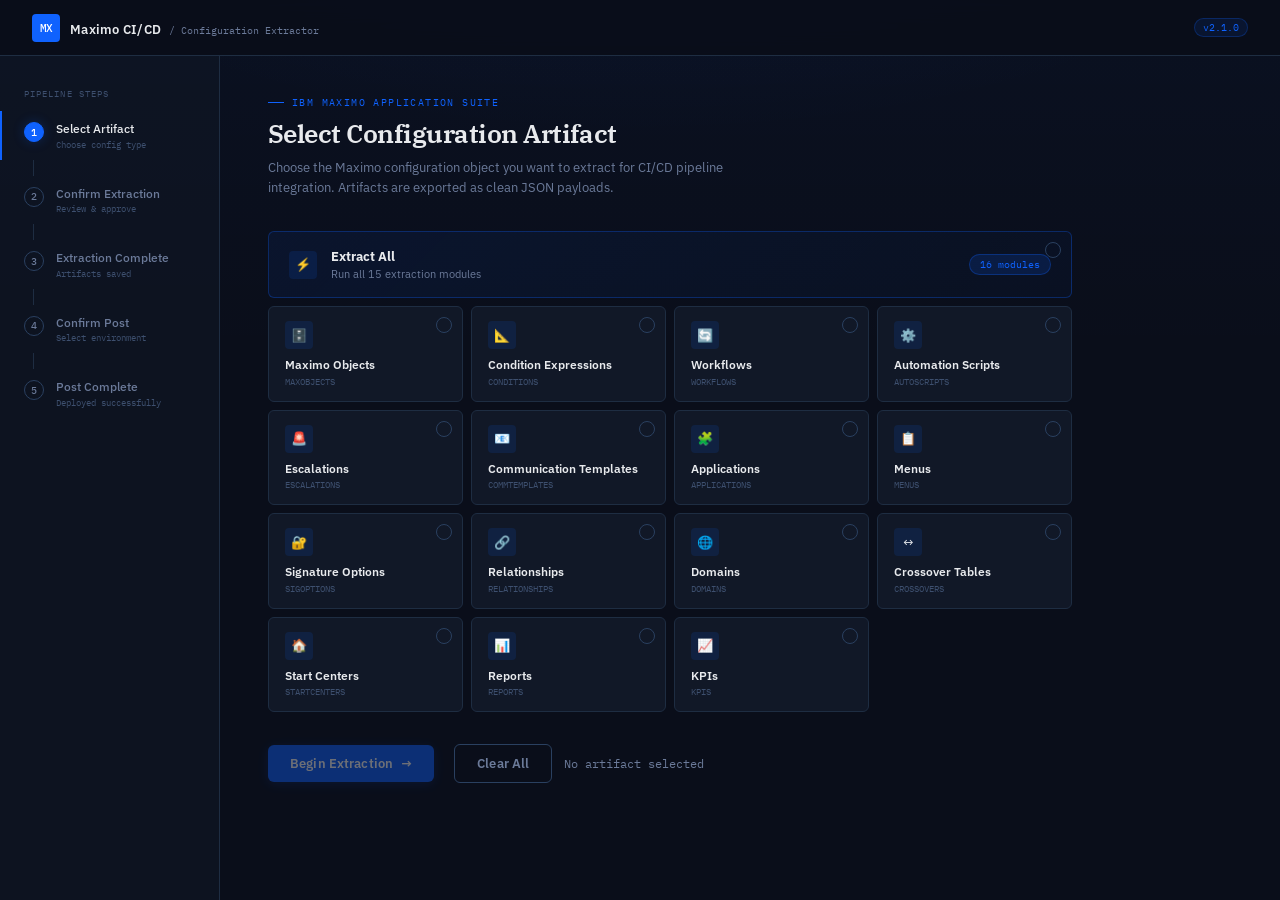
==== index.html @ a813fd21 "updated file structure" ====
<!DOCTYPE html>
<html lang="en">
<head>
<meta charset="UTF-8">
<meta name="viewport" content="width=device-width, initial-scale=1.0">
<title>Maximo CI/CD Configuration Extractor</title>
<link href="https://fonts.googleapis.com/css2?family=IBM+Plex+Mono:wght@400;500&family=IBM+Plex+Sans:wght@300;400;500;600;700&family=IBM+Plex+Serif:wght@300;600&display=swap" rel="stylesheet">
<link rel="stylesheet" href="index.css">
</head>
<body>

<header>
  <div class="header-brand">
    <div class="header-logo">MX</div>
    <div>
      <span class="header-title">Maximo CI/CD</span>
      <span class="header-subtitle">/ Configuration Extractor</span>
    </div>
  </div>
  <span class="header-badge">v2.1.0</span>
</header>

<div class="app-layout">
  <nav class="sidebar">
    <div class="sidebar-label">Pipeline Steps</div>
    <div class="step-item active" id="step-1">
      <div class="step-num"><span class="step-num-inner">1</span></div>
      <div class="step-text"><div class="step-name">Select Artifact</div><div class="step-desc">Choose config type</div></div>
    </div>
    <div class="step-connector"></div>
    <div class="step-item" id="step-2">
      <div class="step-num"><span class="step-num-inner">2</span></div>
      <div class="step-text"><div class="step-name">Confirm Extraction</div><div class="step-desc">Review & approve</div></div>
    </div>
    <div class="step-connector"></div>
    <div class="step-item" id="step-3">
      <div class="step-num"><span class="step-num-inner">3</span></div>
      <div class="step-text"><div class="step-name">Extraction Complete</div><div class="step-desc">Artifacts saved</div></div>
    </div>
    <div class="step-connector"></div>
    <div class="step-item" id="step-4">
      <div class="step-num"><span class="step-num-inner">4</span></div>
      <div class="step-text"><div class="step-name">Confirm Post</div><div class="step-desc">Select environment</div></div>
    </div>
    <div class="step-connector"></div>
    <div class="step-item" id="step-5">
      <div class="step-num"><span class="step-num-inner">5</span></div>
      <div class="step-text"><div class="step-name">Post Complete</div><div class="step-desc">Deployed successfully</div></div>
    </div>
  </nav>

  <main>
    <div id="screen-select">
      <div class="section-header">
        <div class="section-eyebrow">IBM Maximo Application Suite</div>
        <h1 class="section-title">Select Configuration Artifact</h1>
        <p class="section-desc">Choose the Maximo configuration object you want to extract for CI/CD pipeline integration. Artifacts are exported as clean JSON payloads.</p>
      </div>
      <div class="artifact-grid" id="artifact-grid">
        <div class="artifact-card extract-all" data-artifact="Extract All" data-code="ALL" onclick="selectArtifact(this)">
          <div class="extract-all-left">
            <div class="artifact-icon">⚡</div>
            <div class="extract-all-info">
              <div class="extract-all-name">Extract All</div>
              <div class="extract-all-desc">Run all 15 extraction modules</div>
            </div>
          </div>
          <span class="extract-all-badge">16 modules</span>
          <div class="artifact-check"></div>
        </div>
      </div>
      <div class="action-row">
        <button class="btn btn-primary" id="proceed-btn" onclick="openExtractModal()" disabled><span>Begin Extraction</span><span>→</span></button>
        <button class="btn btn-secondary" onclick="clearAll()" style="font-weight:600; margin-left:0.5rem;"><span>Clear All</span></button>
        <span class="selection-hint" id="selection-hint">No artifact selected</span>
      </div>
    </div>

    <div id="screen-extracting" class="hidden">
      <div class="loading-section">
        <div class="spinner-ring"></div>
        <div class="loading-title">Extracting Configuration...</div>
        <div class="loading-sub" id="extracting-label">Connecting to Maximo REST API</div>
        <div class="progress-bar-track"><div class="progress-bar-fill" id="extract-progress"></div></div>
      </div>
    </div>

    <div id="screen-extract-success" class="hidden">
      <div class="success-section">
        <div class="success-header">
          <div class="success-icon-wrap extract">✅</div>
          <div class="success-text">
            <span class="success-tag extract">Extraction Complete</span>
            <div class="success-title">Artifact Extracted Successfully</div>
            <div class="success-sub">Configuration data has been retrieved and saved.</div>
          </div>
        </div>
        <div class="success-details">
          <div class="detail-row"><span class="detail-label">Artifact</span><span class="detail-value accent" id="extracted-artifact-name">—</span></div>
          <div class="detail-row"><span class="detail-label">Status</span><span class="detail-value green">Completed</span><div class="detail-dot"></div></div>
          <div class="detail-row"><span class="detail-label">Output Path</span><span class="detail-value" id="output-path">./Artifacts/output/</span></div>
          <div class="detail-row"><span class="detail-label">Timestamp</span><span class="detail-value" id="extract-timestamp">—</span></div>
        </div>
        <p style="font-size:13px;color:var(--text-muted);margin-bottom:1.5rem;">Would you like to post this artifact to a target environment?</p>
        <div class="action-row">
          <button class="btn btn-success" onclick="openPostModal()">Post to Environment →</button>
          <button class="btn btn-ghost" onclick="resetFlow()">Start Over</button>
        </div>
      </div>
    </div>

    <div id="screen-posting" class="hidden">
      <div class="loading-section">
        <div class="spinner-ring green"></div>
        <div class="loading-title">Posting to Environment...</div>
        <div class="loading-sub" id="posting-label">Authenticating with target environment</div>
        <div class="progress-bar-track"><div class="progress-bar-fill green" id="post-progress"></div></div>
      </div>
    </div>

    <div id="screen-complete" class="hidden">
      <div class="complete-screen">
        <div class="complete-glow">🚀</div>
        <div class="complete-title">Pipeline Complete</div>
        <div class="complete-sub" id="complete-message">Artifact posted to target environment successfully.</div>
        <div class="complete-meta"><span>⏱</span><span id="complete-summary">—</span></div>
        <br>
        <button class="btn btn-primary" onclick="resetFlow()">Run Another Extraction</button>
      </div>
    </div>

    <div id="screen-cancelled" class="hidden">
      <div class="cancelled-section">
        <div class="cancelled-icon">↩</div>
        <div class="cancelled-title">Post Cancelled</div>
        <div class="cancelled-sub">The artifact was extracted but not posted. You can post it later.</div>
        <br>
        <div class="action-row" style="justify-content:center;">
          <button class="btn btn-secondary" onclick="showExtractSuccess()">Back to Results</button>
          <button class="btn btn-ghost" onclick="resetFlow()">Start Over</button>
        </div>
      </div>
    </div>
  </main>
</div>

<div class="modal-backdrop" id="modal-extract">
  <div class="modal">
    <div class="modal-icon extract">🔍</div>
    <div class="modal-title">Confirm Extraction</div>
    <div class="modal-body">
      You are about to extract the following configuration artifact from your Maximo environment:<br><br>
      <span class="modal-artifact-tag" id="modal-artifact-name">—</span><br><br>
      This will connect to the configured Maximo REST API endpoint and retrieve all matching configuration objects as JSON artifacts.
    </div>
    <div class="modal-actions">
      <button class="btn btn-secondary" onclick="closeModal('modal-extract')">No, Cancel</button>
      <button class="btn btn-primary" onclick="confirmExtract()">Yes, Extract</button>
    </div>
  </div>
</div>

<div class="modal-backdrop" id="modal-post">
  <div class="modal">
    <div class="modal-icon post">📤</div>
    <div class="modal-title">Post to Target Environment</div>
    <div class="modal-body">
      Select a target environment and confirm to deploy the extracted artifact:<br><br>
      <span class="modal-artifact-tag" id="modal-post-artifact">—</span><br>
      <div class="env-selector" id="env-selector">
        <button class="env-chip selected" onclick="selectEnv(this, 'DEV')">DEV</button>
        <button class="env-chip" onclick="selectEnv(this, 'SIT')">SIT</button>
        <button class="env-chip" onclick="selectEnv(this, 'UAT')">UAT</button>
        <button class="env-chip" onclick="selectEnv(this, 'PROD')">PROD</button>
      </div><br>
      This action will push the configuration to <strong><span id="modal-env-display" style="color:var(--accent2);">DEV</span></strong>. Verify the target before proceeding.
    </div>
    <div class="modal-actions">
      <button class="btn btn-secondary" onclick="cancelPost()">No, Skip</button>
      <button class="btn btn-success" onclick="confirmPost()">Yes, Post Now</button>
    </div>
  </div>
</div>

<script src="script.js"></script>


</body>
</html>
---- index.css ----
:root {
--bg: #0a0e1a;
--surface: #111827;
--surface2: #1a2235;
--border: #1e2d42;
--border-bright: #2a4060;
--accent: #0f62fe;
--accent-glow: rgba(15,98,254,0.25);
--accent2: #42be65;
--accent2-glow: rgba(66,190,101,0.2);
--warn: #f1c21b;
--text: #e8eaed;
--text-muted: #6b7a99;
--text-dim: #3d4f6e;
--mono: 'IBM Plex Mono', monospace;
--sans: 'IBM Plex Sans', sans-serif;
--serif: 'IBM Plex Serif', serif;
--radius: 6px;
--radius-lg: 12px;
--transition: 0.18s cubic-bezier(0.4,0,0.2,1);
}

*, *::before, *::after { box-sizing: border-box; margin: 0; padding: 0; }

body {
font-family: var(--sans);
background: var(--bg);
color: var(--text);
min-height: 100vh;
overflow-x: hidden;
background-image:
    radial-gradient(ellipse 80% 50% at 50% -20%, rgba(15,98,254,0.08) 0%, transparent 70%),
    linear-gradient(180deg, rgba(15,98,254,0.03) 0%, transparent 40%);
}

header {
position: sticky; top: 0; z-index: 100;
display: flex; align-items: center; justify-content: space-between;
padding: 0 2rem;
height: 56px;
background: rgba(10,14,26,0.92);
backdrop-filter: blur(12px);
border-bottom: 1px solid var(--border);
}
.header-brand { display: flex; align-items: center; gap: 10px; }
.header-logo {
width: 28px; height: 28px;
background: var(--accent);
border-radius: 4px;
display: flex; align-items: center; justify-content: center;
font-family: var(--mono);
font-size: 11px; font-weight: 500;
color: #fff; letter-spacing: -0.5px;
}
.header-title { font-size: 13px; font-weight: 600; color: var(--text); letter-spacing: 0.02em; }
.header-subtitle { font-family: var(--mono); font-size: 10px; color: var(--text-muted); margin-left: 4px; }
.header-badge {
font-family: var(--mono);
font-size: 10px; color: var(--accent);
background: rgba(15,98,254,0.1);
border: 1px solid rgba(15,98,254,0.25);
padding: 2px 8px; border-radius: 99px;
}

.app-layout { display: flex; min-height: calc(100vh - 56px); }

.sidebar {
width: 220px; flex-shrink: 0;
border-right: 1px solid var(--border);
padding: 2rem 0;
background: rgba(17,24,39,0.5);
}
.sidebar-label {
font-family: var(--mono);
font-size: 9px; letter-spacing: 0.12em;
color: var(--text-dim);
text-transform: uppercase;
padding: 0 1.5rem 0.75rem;
}
.step-item {
display: flex; align-items: flex-start; gap: 12px;
padding: 10px 1.5rem;
cursor: default;
transition: background var(--transition);
position: relative;
}
.step-item::before {
content: '';
position: absolute; left: 0; top: 0; bottom: 0;
width: 2px; background: transparent;
transition: background var(--transition);
}
.step-item.active::before { background: var(--accent); }
.step-item.done::before { background: var(--accent2); }
.step-num {
width: 20px; height: 20px; flex-shrink: 0;
border-radius: 50%;
display: flex; align-items: center; justify-content: center;
font-family: var(--mono); font-size: 10px; font-weight: 500;
border: 1.5px solid var(--border-bright);
color: var(--text-muted);
margin-top: 1px;
transition: all var(--transition);
}
.step-item.active .step-num { background: var(--accent); border-color: var(--accent); color: #fff; box-shadow: 0 0 12px var(--accent-glow); }
.step-item.done .step-num { background: var(--accent2); border-color: var(--accent2); color: #fff; }
.step-item.done .step-num::before { content: '✓'; font-size: 10px; }
.step-item.done .step-num-inner { display: none; }
.step-text { flex: 1; }
.step-name { font-size: 12px; font-weight: 500; color: var(--text-muted); transition: color var(--transition); line-height: 1.3; }
.step-item.active .step-name { color: var(--text); }
.step-item.done .step-name { color: var(--accent2); }
.step-desc { font-family: var(--mono); font-size: 9px; color: var(--text-dim); margin-top: 2px; }
.step-connector { width: 1px; height: 16px; background: var(--border); margin: 0 1.5rem 0 calc(1.5rem + 9px); }

main { flex: 1; padding: 2.5rem 3rem; max-width: 900px; }

.section-header { margin-bottom: 2rem; }
.section-eyebrow {
font-family: var(--mono);
font-size: 10px; letter-spacing: 0.14em;
color: var(--accent);
text-transform: uppercase;
margin-bottom: 8px;
display: flex; align-items: center; gap: 8px;
}
.section-eyebrow::before { content: ''; display: inline-block; width: 16px; height: 1px; background: var(--accent); }
.section-title { font-family: var(--serif); font-size: 26px; font-weight: 600; color: var(--text); line-height: 1.25; letter-spacing: -0.02em; }
.section-desc { margin-top: 8px; font-size: 13px; color: var(--text-muted); max-width: 520px; line-height: 1.6; }

.artifact-grid { display: grid; grid-template-columns: repeat(auto-fill, minmax(168px, 1fr)); gap: 8px; margin-bottom: 2rem; }
.artifact-card {
background: var(--surface);
border: 1px solid var(--border);
border-radius: var(--radius);
padding: 14px 16px;
cursor: pointer;
transition: all var(--transition);
position: relative;
overflow: hidden;
user-select: none;
}
.artifact-card::after {
content: '';
position: absolute; inset: 0;
background: linear-gradient(135deg, rgba(15,98,254,0.06) 0%, transparent 60%);
opacity: 0;
transition: opacity var(--transition);
}
.artifact-card:hover { border-color: var(--border-bright); background: var(--surface2); transform: translateY(-1px); box-shadow: 0 4px 16px rgba(0,0,0,0.3); }
.artifact-card:hover::after { opacity: 1; }
.artifact-card.selected { border-color: var(--accent); background: rgba(15,98,254,0.08); box-shadow: 0 0 0 1px var(--accent), 0 4px 20px var(--accent-glow); }
.artifact-card.selected::after { opacity: 1; }
.artifact-card.extract-all {
grid-column: 1 / -1;
display: flex; align-items: center; justify-content: space-between;
background: linear-gradient(135deg, rgba(15,98,254,0.08) 0%, rgba(15,98,254,0.03) 100%);
border-color: rgba(15,98,254,0.3);
padding: 16px 20px;
}
.artifact-card.extract-all:hover, .artifact-card.extract-all.selected { background: rgba(15,98,254,0.15); border-color: var(--accent); }
.artifact-icon { width: 28px; height: 28px; background: rgba(15,98,254,0.12); border-radius: 4px; display: flex; align-items: center; justify-content: center; margin-bottom: 8px; font-size: 13px; transition: background var(--transition); }
.artifact-card.selected .artifact-icon, .artifact-card:hover .artifact-icon { background: rgba(15,98,254,0.22); }
.artifact-card.extract-all .artifact-icon { margin-bottom: 0; }
.artifact-name { font-size: 12px; font-weight: 600; color: var(--text); line-height: 1.3; }
.artifact-code { font-family: var(--mono); font-size: 9px; color: var(--text-dim); margin-top: 3px; transition: color var(--transition); }
.artifact-card:hover .artifact-code, .artifact-card.selected .artifact-code { color: var(--text-muted); }
.artifact-check { width: 16px; height: 16px; border-radius: 50%; border: 1.5px solid var(--border-bright); position: absolute; top: 10px; right: 10px; display: flex; align-items: center; justify-content: center; transition: all var(--transition); }
.artifact-card.selected .artifact-check { background: var(--accent); border-color: var(--accent); }
.artifact-check::after { content: '✓'; font-size: 9px; color: #fff; opacity: 0; transition: opacity var(--transition); }
.artifact-card.selected .artifact-check::after { opacity: 1; }
.extract-all-left { display: flex; align-items: center; gap: 14px; }
.extract-all-name { font-size: 13px; font-weight: 700; color: var(--text); }
.extract-all-desc { font-size: 11px; color: var(--text-muted); margin-top: 2px; }
.extract-all-badge { font-family: var(--mono); font-size: 10px; color: var(--accent); background: rgba(15,98,254,0.15); border: 1px solid rgba(15,98,254,0.3); padding: 3px 10px; border-radius: 99px; white-space: nowrap; }

.action-row { display: flex; align-items: center; gap: 12px; margin-top: 0.5rem; }
.btn { display: inline-flex; align-items: center; gap: 8px; padding: 10px 22px; border-radius: var(--radius); font-family: var(--sans); font-size: 13px; font-weight: 600; cursor: pointer; border: none; transition: all var(--transition); letter-spacing: 0.01em; }
.btn-primary { background: var(--accent); color: #fff; box-shadow: 0 2px 12px var(--accent-glow); }
.btn-primary:hover { background: #0353e9; box-shadow: 0 4px 20px rgba(15,98,254,0.4); transform: translateY(-1px); }
.btn-primary:active { transform: none; }
.btn-primary:disabled { opacity: 0.4; cursor: not-allowed; transform: none; }
.btn-secondary { background: transparent; color: var(--text-muted); border: 1px solid var(--border-bright); }
.btn-secondary:hover { background: var(--surface2); color: var(--text); border-color: var(--text-dim); }
.btn-ghost { background: transparent; color: var(--text-muted); border: none; padding: 10px 14px; }
.btn-ghost:hover { color: var(--text); }
.btn-success { background: var(--accent2); color: #fff; box-shadow: 0 2px 12px var(--accent2-glow); }
.btn-success:hover { background: #36a659; }
.selection-hint { font-size: 12px; color: var(--text-muted); font-family: var(--mono); }

.modal-backdrop { position: fixed; inset: 0; background: rgba(10,14,26,0.85); backdrop-filter: blur(6px); z-index: 200; display: flex; align-items: center; justify-content: center; opacity: 0; pointer-events: none; transition: opacity 0.22s ease; }
.modal-backdrop.open { opacity: 1; pointer-events: all; }
.modal { background: var(--surface); border: 1px solid var(--border-bright); border-radius: var(--radius-lg); padding: 2rem; width: 420px; max-width: calc(100vw - 2rem); box-shadow: 0 24px 80px rgba(0,0,0,0.6), 0 0 0 1px rgba(15,98,254,0.1); transform: translateY(12px) scale(0.97); transition: transform 0.22s cubic-bezier(0.4,0,0.2,1); }
.modal-backdrop.open .modal { transform: translateY(0) scale(1); }
.modal-icon { width: 48px; height: 48px; border-radius: 10px; display: flex; align-items: center; justify-content: center; font-size: 22px; margin-bottom: 1.25rem; }
.modal-icon.extract { background: rgba(15,98,254,0.12); border: 1px solid rgba(15,98,254,0.2); }
.modal-icon.post { background: rgba(66,190,101,0.1); border: 1px solid rgba(66,190,101,0.2); }
.modal-title { font-family: var(--serif); font-size: 18px; font-weight: 600; color: var(--text); margin-bottom: 8px; line-height: 1.3; }
.modal-body { font-size: 13px; color: var(--text-muted); line-height: 1.6; margin-bottom: 1.5rem; }
.modal-artifact-tag { display: inline-block; background: rgba(15,98,254,0.12); border: 1px solid rgba(15,98,254,0.25); color: #6ea6ff; font-family: var(--mono); font-size: 11px; font-weight: 500; padding: 3px 10px; border-radius: 4px; margin: 4px 0; }
.modal-actions { display: flex; gap: 10px; justify-content: flex-end; }

.loading-section { display: flex; flex-direction: column; align-items: center; padding: 3rem 2rem; text-align: center; }
.spinner-ring { width: 52px; height: 52px; border-radius: 50%; border: 3px solid var(--border-bright); border-top-color: var(--accent); animation: spin 0.8s linear infinite; margin-bottom: 1.5rem; }
.spinner-ring.green { border-top-color: var(--accent2); }
@keyframes spin { to { transform: rotate(360deg); } }
.loading-title { font-size: 15px; font-weight: 600; color: var(--text); margin-bottom: 6px; }
.loading-sub { font-family: var(--mono); font-size: 11px; color: var(--text-muted); }
.progress-bar-track { width: 220px; height: 3px; background: var(--border-bright); border-radius: 99px; margin-top: 1rem; overflow: hidden; }
.progress-bar-fill { height: 100%; background: var(--accent); border-radius: 99px; animation: progress 2.2s ease forwards; }
.progress-bar-fill.green { background: var(--accent2); }
@keyframes progress { from { width: 0%; } to { width: 100%; } }

.success-section { padding: 2.5rem 0; animation: fadeUp 0.4s ease forwards; }
@keyframes fadeUp { from { opacity: 0; transform: translateY(12px); } to { opacity: 1; transform: translateY(0); } }
.success-header { display: flex; align-items: flex-start; gap: 16px; margin-bottom: 1.5rem; }
.success-icon-wrap { width: 48px; height: 48px; flex-shrink: 0; border-radius: 50%; display: flex; align-items: center; justify-content: center; font-size: 22px; animation: popIn 0.4s cubic-bezier(0.4,0,0.2,1) 0.15s both; }
@keyframes popIn { from { transform: scale(0.5); opacity: 0; } to { transform: scale(1); opacity: 1; } }
.success-icon-wrap.extract { background: rgba(15,98,254,0.12); border: 2px solid rgba(15,98,254,0.3); box-shadow: 0 0 20px var(--accent-glow); }
.success-icon-wrap.post { background: rgba(66,190,101,0.12); border: 2px solid rgba(66,190,101,0.3); box-shadow: 0 0 20px var(--accent2-glow); }
.success-tag { font-family: var(--mono); font-size: 9px; letter-spacing: 0.12em; text-transform: uppercase; padding: 2px 8px; border-radius: 4px; display: inline-block; margin-bottom: 6px; }
.success-tag.extract { color: var(--accent); background: rgba(15,98,254,0.1); }
.success-title { font-family: var(--serif); font-size: 20px; font-weight: 600; color: var(--text); line-height: 1.25; margin-bottom: 4px; }
.success-sub { font-size: 13px; color: var(--text-muted); }
.success-details { background: var(--surface); border: 1px solid var(--border); border-radius: var(--radius); overflow: hidden; margin-bottom: 1.5rem; }
.detail-row { display: flex; align-items: center; padding: 11px 16px; border-bottom: 1px solid var(--border); gap: 12px; }
.detail-row:last-child { border-bottom: none; }
.detail-label { font-family: var(--mono); font-size: 10px; color: var(--text-dim); letter-spacing: 0.08em; text-transform: uppercase; width: 110px; flex-shrink: 0; }
.detail-value { font-family: var(--mono); font-size: 11px; color: var(--text-muted); flex: 1; }
.detail-value.accent { color: var(--accent); }
.detail-value.green { color: var(--accent2); }
.detail-dot { width: 6px; height: 6px; border-radius: 50%; background: var(--accent2); animation: pulse 2s infinite; flex-shrink: 0; }
@keyframes pulse { 0%, 100% { box-shadow: 0 0 0 0 rgba(66,190,101,0.4); } 50% { box-shadow: 0 0 0 5px rgba(66,190,101,0); } }

.complete-screen { text-align: center; padding: 4rem 2rem; animation: fadeUp 0.5s ease forwards; }
.complete-glow { width: 80px; height: 80px; border-radius: 50%; background: rgba(66,190,101,0.1); border: 2px solid var(--accent2); display: flex; align-items: center; justify-content: center; font-size: 36px; margin: 0 auto 1.5rem; box-shadow: 0 0 40px var(--accent2-glow), 0 0 80px rgba(66,190,101,0.08); animation: popIn 0.5s cubic-bezier(0.4,0,0.2,1) 0.1s both; }
.complete-title { font-family: var(--serif); font-size: 24px; font-weight: 600; color: var(--accent2); margin-bottom: 8px; }
.complete-sub { font-size: 13px; color: var(--text-muted); margin-bottom: 2rem; }
.complete-meta { display: inline-flex; align-items: center; gap: 6px; font-family: var(--mono); font-size: 11px; color: var(--text-muted); background: var(--surface); border: 1px solid var(--border); padding: 8px 16px; border-radius: var(--radius); margin-bottom: 2rem; }

.env-selector { display: flex; gap: 8px; margin: 12px 0; flex-wrap: wrap; }
.env-chip { padding: 6px 14px; border: 1px solid var(--border-bright); border-radius: 99px; font-family: var(--mono); font-size: 11px; color: var(--text-muted); cursor: pointer; transition: all var(--transition); background: transparent; }
.env-chip:hover { border-color: var(--accent2); color: var(--accent2); }
.env-chip.selected { background: rgba(66,190,101,0.12); border-color: var(--accent2); color: var(--accent2); box-shadow: 0 0 10px var(--accent2-glow); }

.cancelled-section { text-align: center; padding: 3rem 2rem; animation: fadeUp 0.4s ease forwards; }
.cancelled-icon { font-size: 32px; margin-bottom: 1rem; opacity: 0.5; }
.cancelled-title { font-size: 16px; color: var(--text-muted); margin-bottom: 8px; }
.cancelled-sub { font-size: 13px; color: var(--text-dim); }

.hidden { display: none !important; }
::-webkit-scrollbar { width: 6px; }
::-webkit-scrollbar-track { background: transparent; }
::-webkit-scrollbar-thumb { background: var(--border-bright); border-radius: 99px; }

@media (max-width: 768px) {
.sidebar { display: none; }
main { padding: 1.5rem; }
.artifact-grid { grid-template-columns: repeat(2, 1fr); }
}
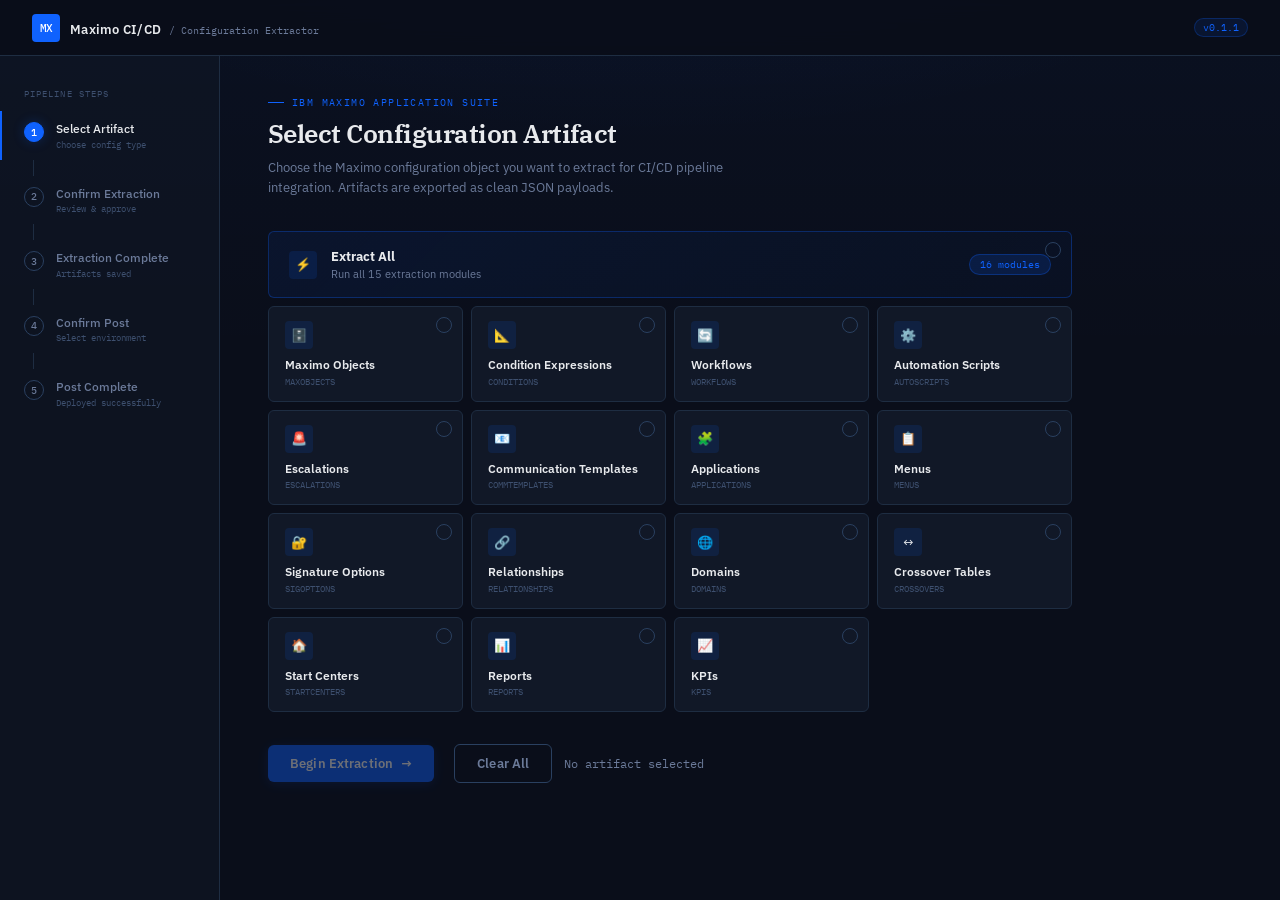
==== commit e5ec689d: "Version changed" ====
--- a/index.html
+++ b/index.html
@@ -17,7 +17,7 @@
       <span class="header-subtitle">/ Configuration Extractor</span>
     </div>
   </div>
-  <span class="header-badge">v2.1.0</span>
+  <span class="header-badge">v0.1.1</span>
 </header>
 
 <div class="app-layout">
